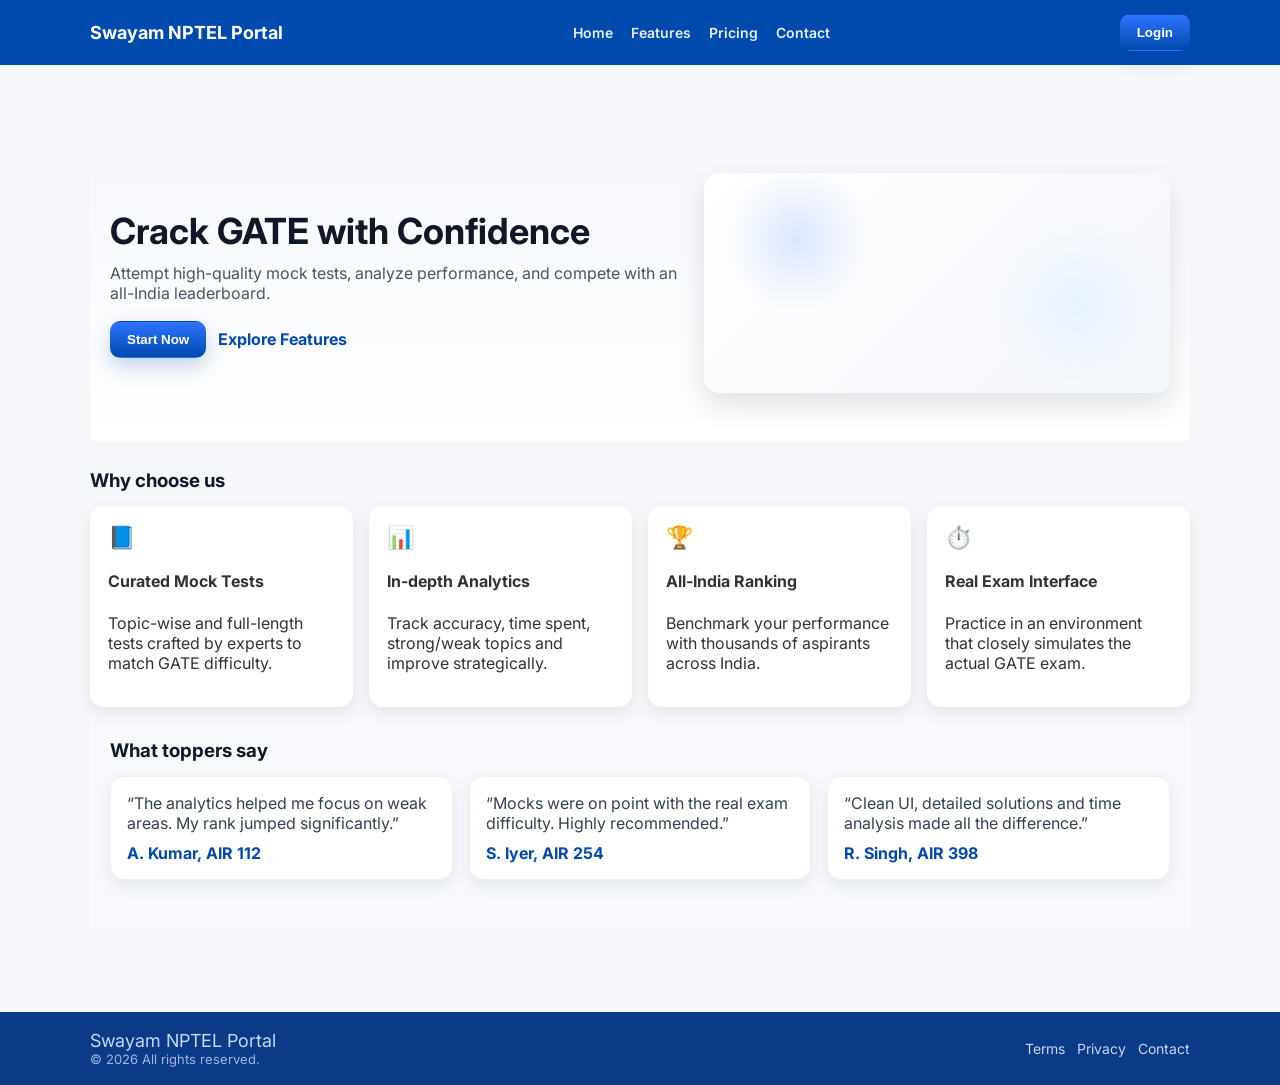
==== index.html @ aef54129 "Update folder structure" ====
<!DOCTYPE html>
<html lang="en">
<head>
  <meta charset="UTF-8">
  <meta name="viewport" content="width=device-width, initial-scale=1.0">
  <title>Swayam NPTEL Portal</title>
  <link rel="preconnect" href="https://fonts.googleapis.com">
  <link rel="preconnect" href="https://fonts.gstatic.com" crossorigin>
  <link href="https://fonts.googleapis.com/css2?family=Inter:wght@400;500;600;700&display=swap" rel="stylesheet">
  <link rel="stylesheet" href="css/style.css">
</head>
<body>
  <header>
    <div class="container header-inner">
      <h1 class="logo">Swayam NPTEL Portal</h1>
      <nav class="nav">
        <a href="#" class="nav-link">Home</a>
        <a href="#features" class="nav-link">Features</a>
        <a href="#pricing" class="nav-link">Pricing</a>
        <a href="#contact" class="nav-link">Contact</a>
      </nav>
      <button id="loginBtn" class="primary-btn">Login</button>
    </div>
  </header>

  <main id="mainContent">
    <section class="hero">
      <div class="container hero-inner">
        <div class="hero-copy">
          <h2>Crack GATE with Confidence</h2>
          <p>Attempt high-quality mock tests, analyze performance, and compete with an all-India leaderboard.</p>
          <div class="hero-cta">
            <button class="primary-btn" onclick="document.getElementById('loginBtn').click()">Start Now</button>
            <a href="#features" class="link-btn">Explore Features</a>
          </div>
        </div>
        <div class="hero-art"></div>
      </div>
    </section>

    <section id="features" class="features container">
      <h3 class="section-title">Why choose us</h3>
      <div class="features-grid">
        <div class="feature-card">
          <div class="feature-icon">📘</div>
          <h4>Curated Mock Tests</h4>
          <p>Topic-wise and full-length tests crafted by experts to match GATE difficulty.</p>
        </div>
        <div class="feature-card">
          <div class="feature-icon">📊</div>
          <h4>In-depth Analytics</h4>
          <p>Track accuracy, time spent, strong/weak topics and improve strategically.</p>
        </div>
        <div class="feature-card">
          <div class="feature-icon">🏆</div>
          <h4>All-India Ranking</h4>
          <p>Benchmark your performance with thousands of aspirants across India.</p>
        </div>
        <div class="feature-card">
          <div class="feature-icon">⏱️</div>
          <h4>Real Exam Interface</h4>
          <p>Practice in an environment that closely simulates the actual GATE exam.</p>
        </div>
      </div>
    </section>

    <section class="testimonials">
      <div class="container">
        <h3 class="section-title">What toppers say</h3>
        <div class="testimonials-grid">
          <div class="testimonial">
            <p>“The analytics helped me focus on weak areas. My rank jumped significantly.”</p>
            <div class="author">A. Kumar, AIR 112</div>
          </div>
          <div class="testimonial">
            <p>“Mocks were on point with the real exam difficulty. Highly recommended.”</p>
            <div class="author">S. Iyer, AIR 254</div>
          </div>
          <div class="testimonial">
            <p>“Clean UI, detailed solutions and time analysis made all the difference.”</p>
            <div class="author">R. Singh, AIR 398</div>
          </div>
        </div>
      </div>
    </section>
  </main>

  <div id="loginModal" class="modal hidden">
    <div class="modal-backdrop" id="modalBackdrop"></div>
    <div class="modal-content">
      <button class="modal-close" id="modalClose" aria-label="Close">×</button>
      <h2>Login</h2>
      <form id="loginForm">
        <div class="form-field">
          <label for="username">Username</label>
          <input type="text" id="username" name="username" placeholder="Enter username" required>
        </div>
        <div class="form-field">
          <label for="password">Password</label>
          <input type="password" id="password" name="password" placeholder="Enter password" required>
        </div>
        <button type="submit" class="primary-btn" id="submitLogin">Sign In</button>
      </form>
    </div>
  </div>

  <footer class="footer">
    <div class="container footer-inner">
      <div class="footer-left">
        <div class="logo">Swayam NPTEL Portal</div>
        <div class="muted">© <span id="year"></span> All rights reserved.</div>
      </div>
      <div class="footer-links">
        <a href="#" class="footer-link">Terms</a>
        <a href="#" class="footer-link">Privacy</a>
        <a href="#contact" class="footer-link">Contact</a>
      </div>
    </div>
  </footer>

  <script src="js/script.js"></script>
</body>
</html>
---- css/style.css ----
html, body { height: 100%; }
body {
  font-family: 'Inter', system-ui, -apple-system, Segoe UI, Roboto, Arial, sans-serif;
  background: #f5f7fa;
  margin: 0;
  padding: 0;
  color: #333;
  min-height: 100vh;
  display: flex;
  flex-direction: column;
}

header {
  position: sticky;
  top: 0;
  background-color: #004aad;
  color: white;
  padding: 14px 0;
  display: block;
  backdrop-filter: saturate(180%) blur(6px);
  z-index: 100;
}

button {
  background: white;
  color: #004aad;
  border: 1px solid transparent;
  padding: 10px 18px;
  border-radius: 10px;
  font-weight: 700;
  cursor: pointer;
  transition: background .25s, transform .15s ease, box-shadow .25s;
  box-shadow: 0 1px 2px rgba(16,24,40,0.06);
}

button:hover {
  background-color: #eef4ff;
  transform: translateY(-1px);
}

main {
  text-align: center;
  margin-top: 60px;
  flex: 1 0 auto;
}

.stats {
  background-color: white;
  padding: 20px;
  border-radius: 12px;
  box-shadow: 0 4px 10px rgba(0,0,0,0.1);
  width: 300px;
  margin: 30px auto;
}

.stats h3 {
  color: #004aad;
}

.stats p {
  font-size: 16px;
  line-height: 1.6;
}

/* Utility */
.hidden { display: none; }

/* Layout Enhancements */
main {
  max-width: 1100px;
  margin: 60px auto;
  padding: 0 20px;
  text-align: left;
}

.welcome {
  text-align: center;
}

/* Modal */
.modal {
  position: fixed;
  inset: 0;
  display: block;
  z-index: 1000;
}

/* Ensure hidden overrides modal display */
.modal.hidden {
  display: none;
}

.modal-backdrop {
  position: absolute;
  inset: 0;
  background: rgba(0, 0, 0, 0.35);
}

.modal-content {
  position: relative;
  background: #fff;
  width: 100%;
  max-width: 420px;
  margin: 10vh auto 0 auto;
  border-radius: 12px;
  box-shadow: 0 8px 30px rgba(0,0,0,0.15);
  padding: 24px;
}

.modal-close {
  position: absolute;
  top: 10px;
  right: 12px;
  background: transparent;
  color: #667085;
  font-size: 20px;
}

/* Form */
.form-field {
  display: flex;
  flex-direction: column;
  gap: 6px;
  margin-bottom: 14px;
}

.form-field label {
  font-size: 14px;
  color: #475467;
}

.form-field input {
  border: 1px solid #d0d5dd;
  border-radius: 8px;
  padding: 10px 12px;
  font-size: 14px;
  outline: none;
}

.form-field input:focus {
  border-color: #004aad;
  box-shadow: 0 0 0 3px rgba(0,74,173,0.15);
}

.primary-btn {
  background: linear-gradient(180deg, #2e73ff 0%, #004aad 100%);
  color: #fff;
  padding: 10px 16px;
  border-radius: 10px;
  box-shadow: 0 8px 20px rgba(0,74,173,0.24);
}

.primary-btn:hover {
  background: linear-gradient(180deg, #2a67e6 0%, #003a89 100%);
}

/* Dashboard */
.dashboard {
  display: flex;
  flex-direction: column;
  gap: 20px;
}

.cards {
  display: grid;
  grid-template-columns: repeat(auto-fit, minmax(200px, 1fr));
  gap: 16px;
}

.card {
  background: #fff;
  border-radius: 12px;
  padding: 16px;
  box-shadow: 0 4px 12px rgba(16,24,40,0.08);
}

.card h4 {
  margin: 0 0 8px;
  color: #004aad;
}

.section {
  background: #fff;
  border-radius: 12px;
  box-shadow: 0 4px 12px rgba(16,24,40,0.08);
  padding: 16px;
}

.table {
  width: 100%;
  border-collapse: collapse;
}

.table th, .table td {
  padding: 10px 12px;
  border-bottom: 1px solid #eef2f7;
  text-align: left;
}

.badge {
  display: inline-block;
  padding: 2px 8px;
  border-radius: 999px;
  font-size: 12px;
  background: #e8f3ff;
  color: #004aad;
}

/* ======= Homepage Enhancements ======= */
.container { max-width: 1100px; margin: 0 auto; padding: 0 20px; }

.header-inner { display: flex; align-items: center; justify-content: space-between; }
.logo { font-size: 18px; margin: 0; }
.nav { display: none; gap: 18px; }
.nav-link { color: #e8eef8; text-decoration: none; font-weight: 600; font-size: 14px; }
.nav-link:hover { color: #ffffff; text-decoration: none; }
.nav-link:active { opacity: .9; }

.hero { background: linear-gradient(180deg, #f5f7fc 0%, #ffffff 100%); padding: 48px 0; }
.hero-inner { display: grid; grid-template-columns: 1.1fr 0.9fr; align-items: center; gap: 24px; }
.hero-copy h2 { font-size: 36px; margin: 0 0 10px; color: #101828; }
.hero-copy p { color: #475467; font-size: 16px; margin: 0 0 18px; }
.hero-cta { display: flex; gap: 12px; align-items: center; }
.link-btn { color: #004aad; text-decoration: none; font-weight: 700; }
.link-btn:hover { text-decoration: underline; }
.hero-art { height: 220px; border-radius: 16px; background:
  radial-gradient(120px 120px at 20% 30%, #dbe7ff 0%, transparent 60%),
  radial-gradient(140px 140px at 80% 60%, #e8f3ff 0%, transparent 60%),
  linear-gradient(135deg, #ffffff 0%, #f3f6fb 100%);
  box-shadow: 0 12px 28px rgba(16,24,40,0.12);
}

.section-title { margin: 0 0 14px; color: #101828; }
.features { padding: 28px 0 8px; }
.features-grid { display: grid; grid-template-columns: repeat(auto-fit, minmax(220px, 1fr)); gap: 16px; }
.feature-card { background: #fff; border-radius: 14px; padding: 18px; box-shadow: 0 6px 16px rgba(16,24,40,0.08); transition: transform .18s ease, box-shadow .25s; }
.feature-card:hover { transform: translateY(-3px); box-shadow: 0 10px 24px rgba(16,24,40,0.14); }
.feature-icon { font-size: 22px; }

.testimonials { padding: 24px 0 48px; background: #f7f9fc; }
.testimonials-grid { display: grid; grid-template-columns: repeat(auto-fit, minmax(260px, 1fr)); gap: 16px; }
.testimonial { background: #fff; border-radius: 14px; padding: 16px; box-shadow: 0 6px 16px rgba(16,24,40,0.08); border: 1px solid #eef2f7; }
.testimonial p { margin: 0 0 10px; color: #344054; }
.author { font-weight: 700; color: #004aad; }

.footer { background: #0b3a86; color: #c7d7f5; padding: 18px 0; margin-top: 24px; }
.footer-inner { display: flex; align-items: center; justify-content: space-between; gap: 12px; }
.footer-links { display: flex; gap: 12px; }
.footer-link { color: #c7d7f5; text-decoration: none; font-size: 14px; }
.footer-link:hover { text-decoration: underline; }
.muted { color: #9fb7e8; font-size: 13px; }

/* Responsive */
@media (min-width: 768px) {
  .nav { display: flex; }
}

@media (max-width: 767px) {
  .hero-inner { grid-template-columns: 1fr; }
  .hero-art { height: 160px; }
}
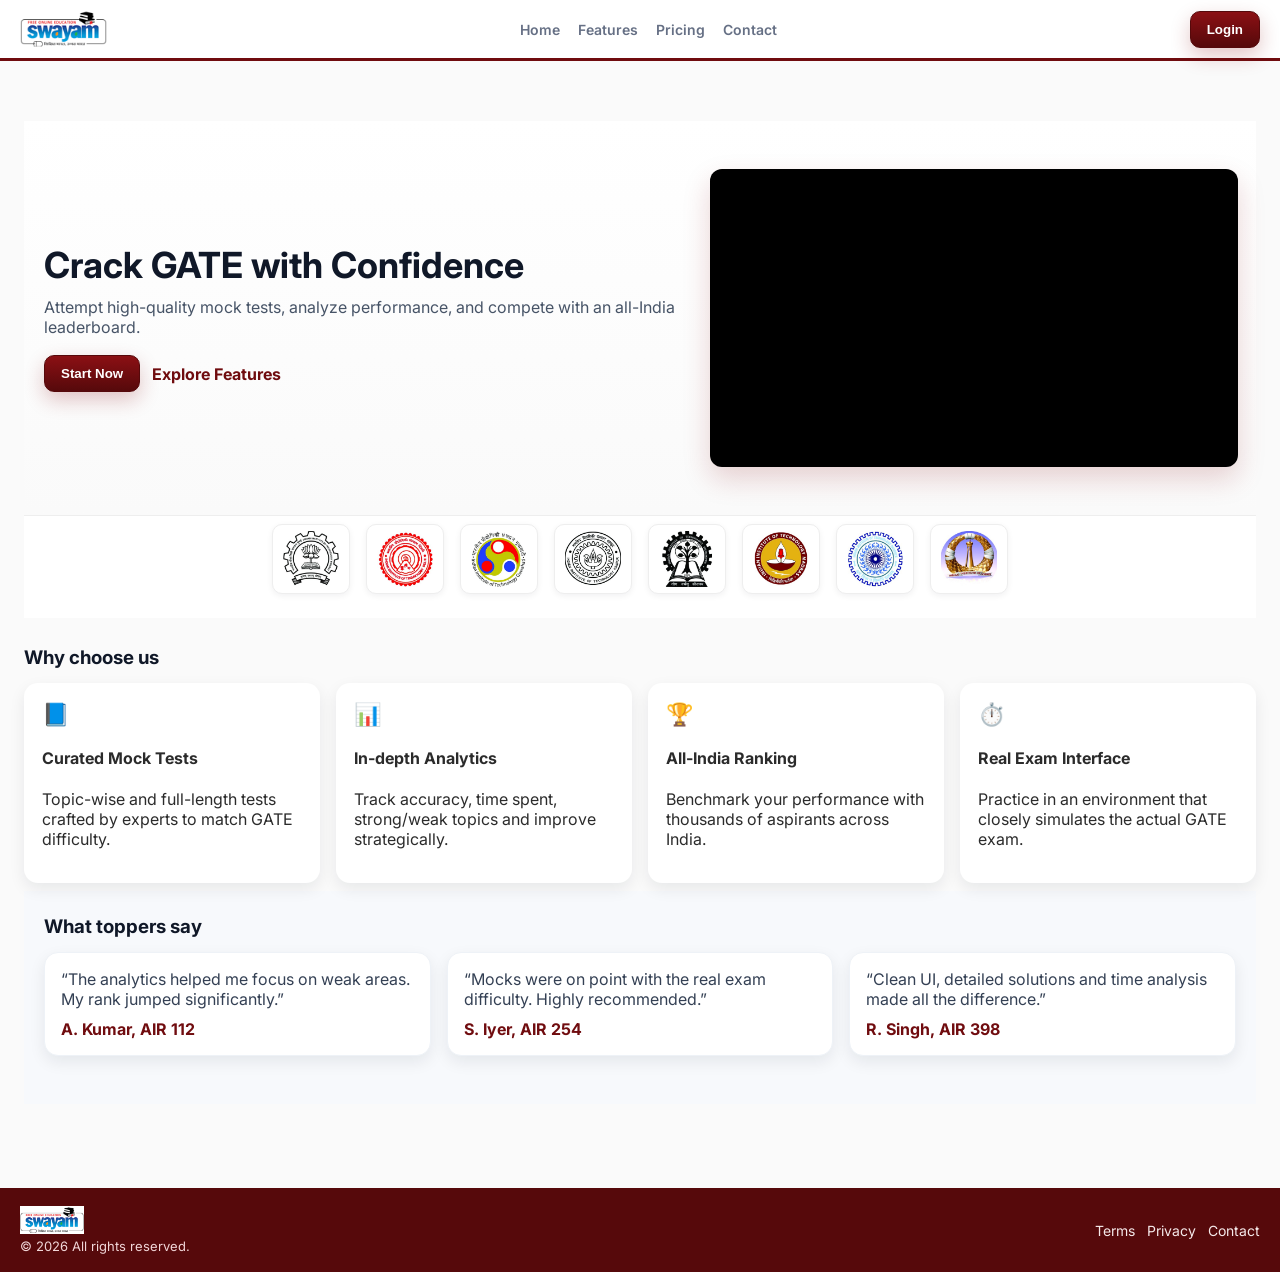
==== commit 452b837e: "Update UI" ====
--- a/index.html
+++ b/index.html
@@ -7,12 +7,16 @@
   <link rel="preconnect" href="https://fonts.googleapis.com">
   <link rel="preconnect" href="https://fonts.gstatic.com" crossorigin>
   <link href="https://fonts.googleapis.com/css2?family=Inter:wght@400;500;600;700&display=swap" rel="stylesheet">
+  <link rel="icon" type="image/png" href="Assets/fivicon.png">
   <link rel="stylesheet" href="css/style.css">
 </head>
 <body>
   <header>
     <div class="container header-inner">
-      <h1 class="logo">Swayam NPTEL Portal</h1>
+      <div class="logo" aria-label="Swayam NPTEL">
+        <img src="Assets/logo.png" alt="Swayam NPTEL Logo" class="logo-img">
+        <span class="logo-text">Swayam NPTEL Portal</span>
+      </div>
       <nav class="nav">
         <a href="#" class="nav-link">Home</a>
         <a href="#features" class="nav-link">Features</a>
@@ -34,7 +38,26 @@
             <a href="#features" class="link-btn">Explore Features</a>
           </div>
         </div>
-        <div class="hero-art"></div>
+        <div class="hero-media">
+          <div class="video-wrap">
+            <iframe class="hero-video" src="https://www.youtube.com/embed/lcpHTBWmJ6U" title="YouTube video player" frameborder="0" allow="accelerometer; autoplay; clipboard-write; encrypted-media; gyroscope; picture-in-picture; web-share" allowfullscreen></iframe>
+          </div>
+        </div>
+      </div>
+    </section>
+
+    <section class="institutes">
+      <div class="container">
+        <div class="logos-row">
+          <img src="Assets/IITB.png" alt="IIT Bombay" />
+          <img src="Assets/IITD.png" alt="IIT Delhi" />
+          <img src="Assets/IITG.png" alt="IIT Guwahati" />
+          <img src="Assets/IITK.png" alt="IIT Kanpur" />
+          <img src="Assets/IITKH.png" alt="IIT Kharagpur" />
+          <img src="Assets/IITM.png" alt="IIT Madras" />
+          <img src="Assets/IITR.png" alt="IIT Roorkee" />
+          <img src="Assets/IIS.png" alt="IISc Bangalore" />
+        </div>
       </div>
     </section>
 
@@ -107,7 +130,10 @@
   <footer class="footer">
     <div class="container footer-inner">
       <div class="footer-left">
-        <div class="logo">Swayam NPTEL Portal</div>
+        <div class="logo" aria-label="Swayam NPTEL">
+          <img src="Assets/logo.png" alt="Swayam NPTEL Logo" class="logo-img small">
+          <span class="logo-text">Swayam NPTEL Portal</span>
+        </div>
         <div class="muted">© <span id="year"></span> All rights reserved.</div>
       </div>
       <div class="footer-links">
--- a/css/style.css
+++ b/css/style.css
@@ -1,30 +1,42 @@
 html, body { height: 100%; }
 body {
   font-family: 'Inter', system-ui, -apple-system, Segoe UI, Roboto, Arial, sans-serif;
-  background: #f5f7fa;
+  background: #fafafa;
   margin: 0;
   padding: 0;
-  color: #333;
+  color: #2b2b2b;
   min-height: 100vh;
   display: flex;
   flex-direction: column;
 }
 
+/* ===== Theme ===== */
+:root {
+  --maroon-600: #8b1014;
+  --maroon-700: #700c0f;
+  --maroon-800: #56090b;
+  --maroon-50: #fcebec;
+  --gray-700: #344054;
+  --gray-500: #667085;
+  --brand-orange: #ff6a00;
+}
+
 header {
   position: sticky;
   top: 0;
-  background-color: #004aad;
-  color: white;
-  padding: 14px 0;
+  background-color: #ffffff;
+  color: var(--gray-700);
+  padding: 10px 0;
   display: block;
   backdrop-filter: saturate(180%) blur(6px);
   z-index: 100;
+  border-bottom: 3px solid var(--maroon-700);
 }
 
 button {
-  background: white;
-  color: #004aad;
-  border: 1px solid transparent;
+  background: #ffffff;
+  color: var(--maroon-700);
+  border: 1px solid var(--maroon-700);
   padding: 10px 18px;
   border-radius: 10px;
   font-weight: 700;
@@ -34,7 +46,7 @@
 }
 
 button:hover {
-  background-color: #eef4ff;
+  background-color: var(--maroon-50);
   transform: translateY(-1px);
 }
 
@@ -54,7 +66,7 @@
 }
 
 .stats h3 {
-  color: #004aad;
+  color: var(--maroon-700);
 }
 
 .stats p {
@@ -67,9 +79,9 @@
 
 /* Layout Enhancements */
 main {
-  max-width: 1100px;
+  max-width: 1400px;
   margin: 60px auto;
-  padding: 0 20px;
+  padding: 0 24px;
   text-align: left;
 }
 
@@ -138,20 +150,21 @@
 }
 
 .form-field input:focus {
-  border-color: #004aad;
-  box-shadow: 0 0 0 3px rgba(0,74,173,0.15);
+  border-color: var(--maroon-700);
+  box-shadow: 0 0 0 3px rgba(139,16,20,0.18);
 }
 
 .primary-btn {
-  background: linear-gradient(180deg, #2e73ff 0%, #004aad 100%);
+  background: linear-gradient(180deg, var(--maroon-600) 0%, var(--maroon-800) 100%);
   color: #fff;
   padding: 10px 16px;
   border-radius: 10px;
-  box-shadow: 0 8px 20px rgba(0,74,173,0.24);
+  box-shadow: 0 8px 20px rgba(139,16,20,0.24);
+  border: 1px solid var(--maroon-800);
 }
 
 .primary-btn:hover {
-  background: linear-gradient(180deg, #2a67e6 0%, #003a89 100%);
+  background: linear-gradient(180deg, var(--maroon-700) 0%, var(--maroon-800) 100%);
 }
 
 /* Dashboard */
@@ -163,20 +176,22 @@
 
 .cards {
   display: grid;
-  grid-template-columns: repeat(auto-fit, minmax(200px, 1fr));
-  gap: 16px;
+  grid-template-columns: 1fr; /* mobile: single column */
+  gap: 22px;
 }
 
 .card {
   background: #fff;
-  border-radius: 12px;
-  padding: 16px;
+  border-radius: 14px;
+  padding: 20px;
   box-shadow: 0 4px 12px rgba(16,24,40,0.08);
+  border: 1px solid #f0e3e4;
+  transition: transform .18s ease, box-shadow .25s ease;
 }
 
 .card h4 {
   margin: 0 0 8px;
-  color: #004aad;
+  color: var(--maroon-700);
 }
 
 .section {
@@ -186,6 +201,21 @@
   padding: 16px;
 }
 
+/* Profile and sections occupy full width */
+.profile, .section { width: 100%; }
+
+/* On very large screens, widen main further */
+@media (min-width: 1440px) { main { max-width: 1520px; } }
+@media (min-width: 1680px) { main { max-width: 1680px; } }
+
+/* Desktop: use two columns to avoid large side whitespace */
+@media (min-width: 960px) {
+  .cards { grid-template-columns: repeat(2, minmax(0, 1fr)); }
+}
+@media (min-width: 1200px) {
+  .cards { grid-template-columns: repeat(3, minmax(0, 1fr)); }
+}
+
 .table {
   width: 100%;
   border-collapse: collapse;
@@ -196,38 +226,58 @@
   border-bottom: 1px solid #eef2f7;
   text-align: left;
 }
+.table tbody tr:hover { background: #faf6f6; }
 
 .badge {
   display: inline-block;
   padding: 2px 8px;
   border-radius: 999px;
   font-size: 12px;
-  background: #e8f3ff;
-  color: #004aad;
-}
+  background: #fde9ea;
+  color: var(--maroon-700);
+}
+.badge.success { background: #e7f6ec; color: #166534; border: 1px solid #bbdfc7; }
+.badge.danger { background: #fde8e8; color: #991b1b; border: 1px solid #f5c2c2; }
+.badge.neutral { background: #f3f4f6; color: #374151; border: 1px solid #e5e7eb; }
+
+.progress { width: 100%; height: 10px; background: #f3f4f6; border-radius: 999px; overflow: hidden; border: 1px solid #e5e7eb; margin: 6px 0 6px; }
+.progress-bar { height: 100%; background: linear-gradient(90deg, var(--maroon-600), var(--maroon-800)); }
+
+/* Summary (post-login) */
+.summary { display: grid; grid-template-columns: repeat(auto-fit, minmax(320px, 1fr)); gap: 16px; }
+.summary-card { background: linear-gradient(180deg, #ffffff 0%, #fbf7f7 100%); border: 1px solid #f0e3e4; border-radius: 14px; padding: 16px; box-shadow: 0 10px 24px rgba(16,24,40,0.08); }
+.summary-title { display: flex; align-items: center; gap: 8px; margin: 0 0 8px; color: var(--maroon-800); font-weight: 800; }
+.summary-emoji { font-size: 20px; }
+.improve { font-weight: 700; font-size: 13px; }
 
 /* ======= Homepage Enhancements ======= */
-.container { max-width: 1100px; margin: 0 auto; padding: 0 20px; }
-
-.header-inner { display: flex; align-items: center; justify-content: space-between; }
-.logo { font-size: 18px; margin: 0; }
+.container { max-width: 1240px; margin: 0 auto; padding: 0 20px; }
+
+.header-inner { display: flex; align-items: center; justify-content: space-between; gap: 16px; }
+.logo { display: inline-flex; align-items: center; gap: 10px; font-size: 18px; margin: 0; color: var(--maroon-800); font-weight: 800; }
+.logo-img { height: 38px; width: auto; display: block; }
+.logo-img.small { height: 28px; }
+.logo-text { display: none; }
 .nav { display: none; gap: 18px; }
-.nav-link { color: #e8eef8; text-decoration: none; font-weight: 600; font-size: 14px; }
-.nav-link:hover { color: #ffffff; text-decoration: none; }
+.nav-link { color: var(--gray-500); text-decoration: none; font-weight: 600; font-size: 14px; }
+.nav-link:hover { color: var(--maroon-700); text-decoration: none; }
 .nav-link:active { opacity: .9; }
 
-.hero { background: linear-gradient(180deg, #f5f7fc 0%, #ffffff 100%); padding: 48px 0; }
+.hero { background: linear-gradient(180deg, #ffffff 0%, #fafafa 100%); padding: 48px 0; }
 .hero-inner { display: grid; grid-template-columns: 1.1fr 0.9fr; align-items: center; gap: 24px; }
 .hero-copy h2 { font-size: 36px; margin: 0 0 10px; color: #101828; }
 .hero-copy p { color: #475467; font-size: 16px; margin: 0 0 18px; }
 .hero-cta { display: flex; gap: 12px; align-items: center; }
-.link-btn { color: #004aad; text-decoration: none; font-weight: 700; }
+.link-btn { color: var(--maroon-700); text-decoration: none; font-weight: 700; }
 .link-btn:hover { text-decoration: underline; }
+.hero-media { width: 100%; }
+.video-wrap { width: 100%; aspect-ratio: 16 / 9; background: #000; border-radius: 12px; overflow: hidden; box-shadow: 0 12px 28px rgba(139,16,20,0.18); border: 1px solid rgba(0,0,0,0.06); }
+.hero-video { width: 100%; height: 100%; display: block; }
 .hero-art { height: 220px; border-radius: 16px; background:
-  radial-gradient(120px 120px at 20% 30%, #dbe7ff 0%, transparent 60%),
-  radial-gradient(140px 140px at 80% 60%, #e8f3ff 0%, transparent 60%),
-  linear-gradient(135deg, #ffffff 0%, #f3f6fb 100%);
-  box-shadow: 0 12px 28px rgba(16,24,40,0.12);
+  radial-gradient(120px 120px at 20% 30%, #fde9ea 0%, transparent 60%),
+  radial-gradient(140px 140px at 80% 60%, #f9e3e4 0%, transparent 60%),
+  linear-gradient(135deg, #ffffff 0%, #fbf4f5 100%);
+  box-shadow: 0 12px 28px rgba(139,16,20,0.18);
 }
 
 .section-title { margin: 0 0 14px; color: #101828; }
@@ -237,18 +287,33 @@
 .feature-card:hover { transform: translateY(-3px); box-shadow: 0 10px 24px rgba(16,24,40,0.14); }
 .feature-icon { font-size: 22px; }
 
+.institutes { padding: 8px 0 24px; background: #fff; border-top: 1px solid #eee; }
+.logos-row { display: flex; flex-wrap: wrap; gap: 16px; align-items: center; justify-content: center; }
+.logos-row img { height: 56px; width: auto; object-fit: contain; background: #fff; padding: 6px 10px; border-radius: 10px; border: 1px solid #eee; box-shadow: 0 2px 6px rgba(16,24,40,0.06); transition: transform .18s ease, box-shadow .25s ease; }
+.logos-row img:hover { transform: translateY(-2px) scale(1.03); box-shadow: 0 6px 14px rgba(16,24,40,0.16); }
+
 .testimonials { padding: 24px 0 48px; background: #f7f9fc; }
 .testimonials-grid { display: grid; grid-template-columns: repeat(auto-fit, minmax(260px, 1fr)); gap: 16px; }
 .testimonial { background: #fff; border-radius: 14px; padding: 16px; box-shadow: 0 6px 16px rgba(16,24,40,0.08); border: 1px solid #eef2f7; }
 .testimonial p { margin: 0 0 10px; color: #344054; }
-.author { font-weight: 700; color: #004aad; }
-
-.footer { background: #0b3a86; color: #c7d7f5; padding: 18px 0; margin-top: 24px; }
+.author { font-weight: 700; color: var(--maroon-700); }
+
+.footer { background: var(--maroon-800); color: #f5e9ea; padding: 18px 0; margin-top: 24px; }
 .footer-inner { display: flex; align-items: center; justify-content: space-between; gap: 12px; }
 .footer-links { display: flex; gap: 12px; }
-.footer-link { color: #c7d7f5; text-decoration: none; font-size: 14px; }
+.footer-link { color: #f5e9ea; text-decoration: none; font-size: 14px; }
 .footer-link:hover { text-decoration: underline; }
-.muted { color: #9fb7e8; font-size: 13px; }
+.muted { color: #f1d6d8; font-size: 13px; }
+
+/* Profile section */
+.profile { display: flex; align-items: center; gap: 14px; background: #fff; border-radius: 14px; padding: 14px; box-shadow: 0 6px 16px rgba(16,24,40,0.08); }
+.avatar { width: 56px; height: 56px; border-radius: 999px; object-fit: cover; border: 2px solid var(--maroon-700); box-shadow: 0 4px 10px rgba(139,16,20,0.18); }
+.profile-meta { display: flex; flex-direction: column; }
+.profile-name { margin: 0; font-size: 18px; font-weight: 800; color: var(--maroon-800); }
+.profile-sub { margin: 2px 0 0; color: #475467; font-size: 14px; }
+
+/* Card hover */
+.card:hover { transform: translateY(-3px); box-shadow: 0 10px 24px rgba(16,24,40,0.14); }
 
 /* Responsive */
 @media (min-width: 768px) {
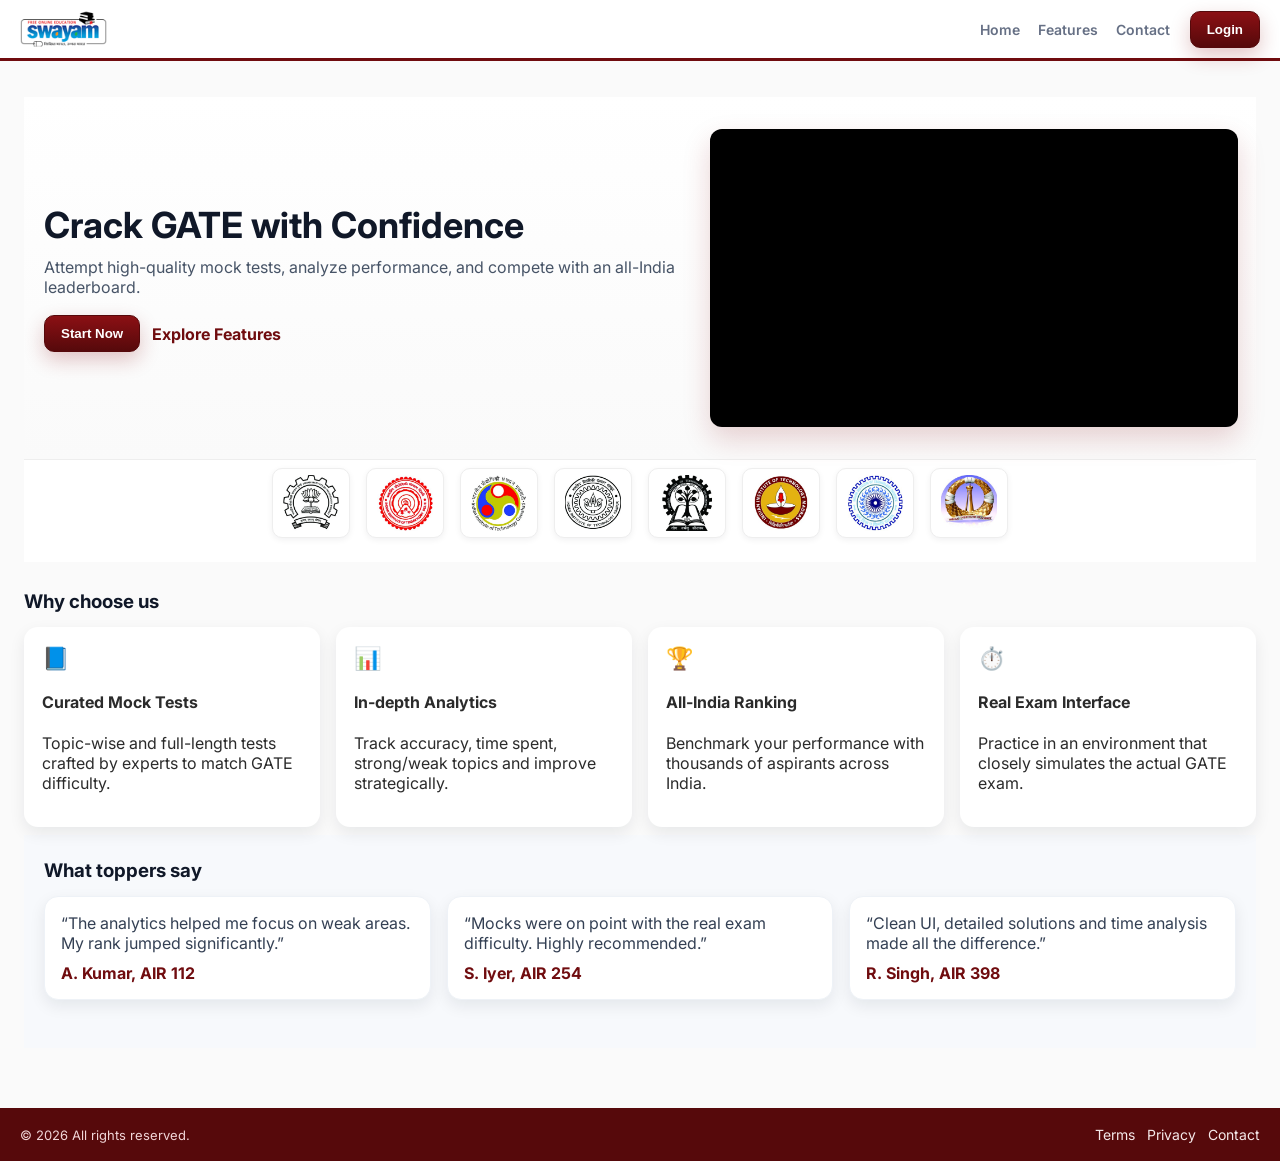
==== commit e18db0ee: ""Update the dashboard and hero section"" ====
--- a/index.html
+++ b/index.html
@@ -130,10 +130,6 @@
   <footer class="footer">
     <div class="container footer-inner">
       <div class="footer-left">
-        <div class="logo" aria-label="Swayam NPTEL">
-          <img src="Assets/logo.png" alt="Swayam NPTEL Logo" class="logo-img small">
-          <span class="logo-text">Swayam NPTEL Portal</span>
-        </div>
         <div class="muted">© <span id="year"></span> All rights reserved.</div>
       </div>
       <div class="footer-links">
--- a/css/style.css
+++ b/css/style.css
@@ -80,7 +80,7 @@
 /* Layout Enhancements */
 main {
   max-width: 1400px;
-  margin: 60px auto;
+  margin: 36px auto;
   padding: 0 24px;
   text-align: left;
 }
@@ -254,6 +254,9 @@
 .container { max-width: 1240px; margin: 0 auto; padding: 0 20px; }
 
 .header-inner { display: flex; align-items: center; justify-content: space-between; gap: 16px; }
+.header-actions { display: flex; align-items: center; gap: 12px; }
+.header-actions .nav { display: flex; gap: 18px; }
+.header-actions .primary-btn { margin-left: 8px; }
 .logo { display: inline-flex; align-items: center; gap: 10px; font-size: 18px; margin: 0; color: var(--maroon-800); font-weight: 800; }
 .logo-img { height: 38px; width: auto; display: block; }
 .logo-img.small { height: 28px; }
@@ -263,7 +266,7 @@
 .nav-link:hover { color: var(--maroon-700); text-decoration: none; }
 .nav-link:active { opacity: .9; }
 
-.hero { background: linear-gradient(180deg, #ffffff 0%, #fafafa 100%); padding: 48px 0; }
+.hero { background: linear-gradient(180deg, #ffffff 0%, #fafafa 100%); padding: 32px 0; }
 .hero-inner { display: grid; grid-template-columns: 1.1fr 0.9fr; align-items: center; gap: 24px; }
 .hero-copy h2 { font-size: 36px; margin: 0 0 10px; color: #101828; }
 .hero-copy p { color: #475467; font-size: 16px; margin: 0 0 18px; }
@@ -303,7 +306,10 @@
 .footer-links { display: flex; gap: 12px; }
 .footer-link { color: #f5e9ea; text-decoration: none; font-size: 14px; }
 .footer-link:hover { text-decoration: underline; }
-.muted { color: #f1d6d8; font-size: 13px; }
+/* Default muted text for content (readable on white cards) */
+.muted { color: #6b7280; font-size: 13px; }
+/* Keep footer muted text lighter to match footer theme */
+.footer .muted { color: #f1d6d8; }
 
 /* Profile section */
 .profile { display: flex; align-items: center; gap: 14px; background: #fff; border-radius: 14px; padding: 14px; box-shadow: 0 6px 16px rgba(16,24,40,0.08); }
